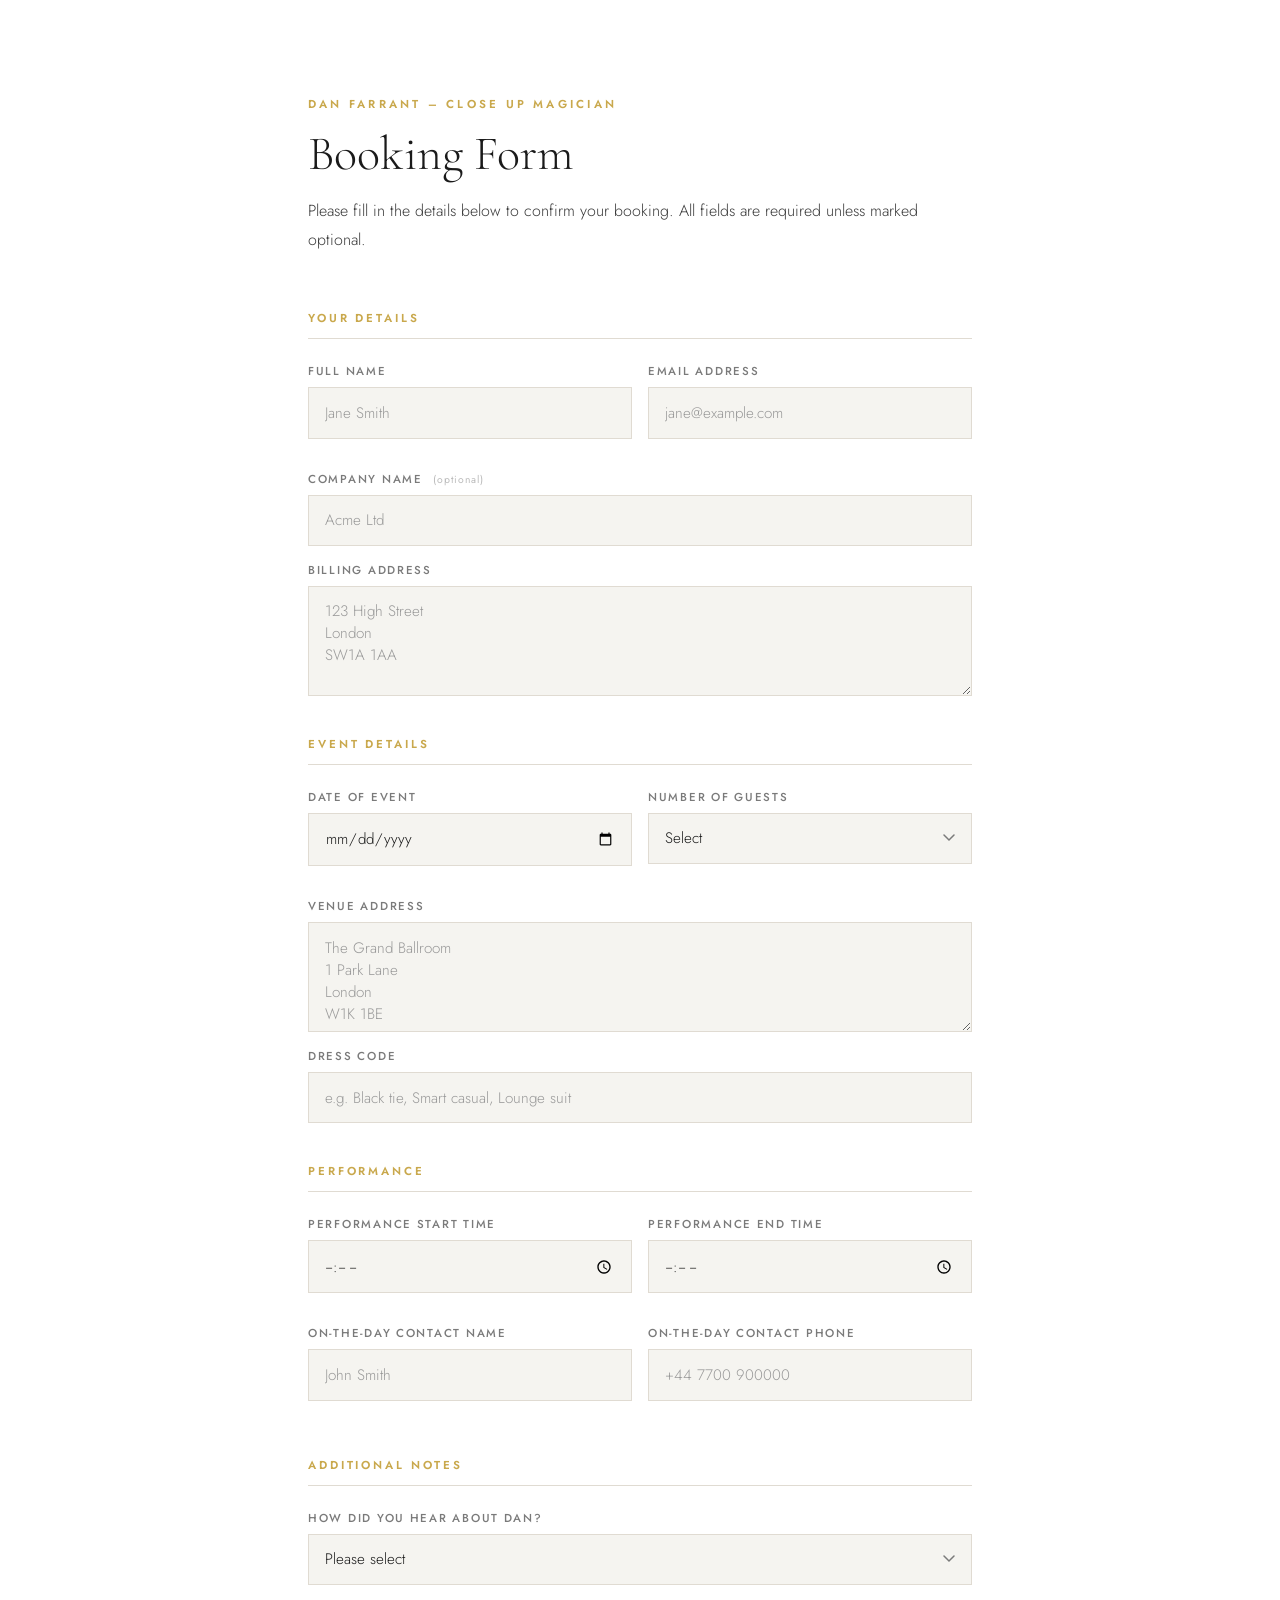
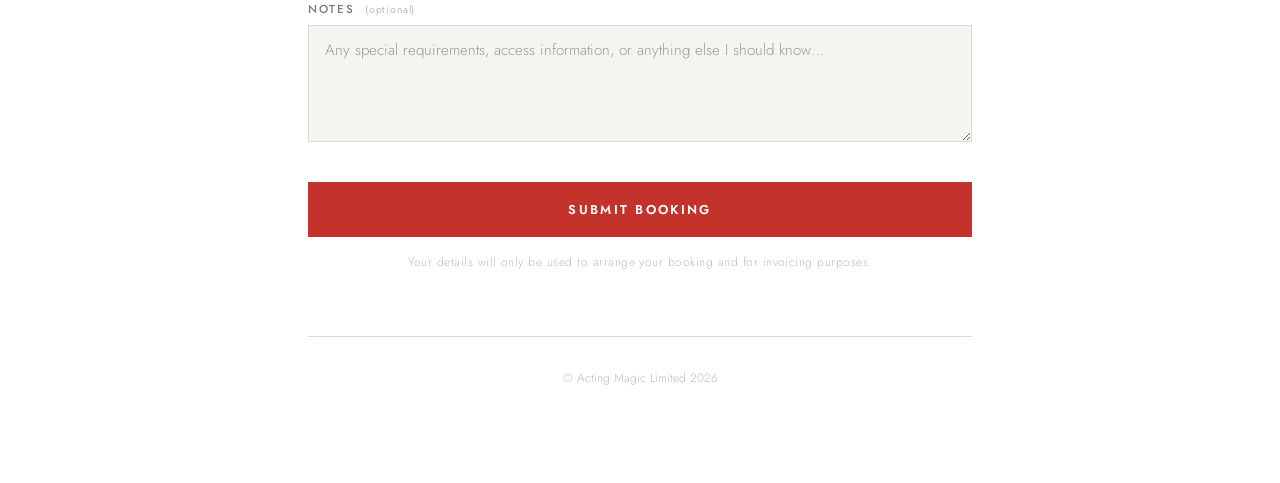
==== booking.html @ c73df9a3 "Add booking form, fix about image and video thumbnails - Add booking.html with full client booking f" ====
<!DOCTYPE html>
<html lang="en">
<head>
  <meta charset="UTF-8">
  <meta name="viewport" content="width=device-width, initial-scale=1.0">
  <title>Booking Form – Dan Farrant Magician</title>
  <meta name="description" content="Complete your booking for Dan Farrant – Close Up Magician.">
  <meta name="robots" content="noindex">

  <link rel="preconnect" href="https://fonts.googleapis.com">
  <link rel="preconnect" href="https://fonts.gstatic.com" crossorigin>
  <link href="https://fonts.googleapis.com/css2?family=Cormorant+Garamond:ital,wght@0,300;0,400;0,600;1,300;1,400&family=Jost:wght@300;400;500;600&display=swap" rel="stylesheet">

  <link rel="icon" href="/favicon.ico" sizes="any">

  <style>
    :root {
      --c-ink:        #1a1a1a;
      --c-text:       #3a3a3a;
      --c-text-light: #7a7a7a;
      --c-gold:       #c9a84c;
      --c-red:        #c3332b;
      --c-mist:       #f5f4f0;
      --c-border:     #e0dbd2;
      --ff-display:   'Cormorant Garamond', Georgia, serif;
      --ff-body:      'Jost', sans-serif;
    }
    *, *::before, *::after { box-sizing: border-box; margin: 0; padding: 0; }
    html { scroll-behavior: smooth; font-size: 16px; }
    body {
      font-family: var(--ff-body);
      font-weight: 300;
      background: #fff;
      color: var(--c-text);
      -webkit-font-smoothing: antialiased;
      min-height: 100vh;
    }
    a { color: inherit; text-decoration: none; }

    /* ── Layout ── */
    .page {
      max-width: 760px;
      margin-inline: auto;
      padding: clamp(3rem, 8vw, 6rem) clamp(1.5rem, 5vw, 3rem);
    }

    /* ── Header ── */
    .page-header { margin-bottom: 3.5rem; }
    .page-header__eyebrow {
      font-family: var(--ff-body);
      font-size: 0.72rem;
      font-weight: 600;
      letter-spacing: 0.28em;
      text-transform: uppercase;
      color: var(--c-gold);
      margin-bottom: 1rem;
    }
    .page-header__title {
      font-family: var(--ff-display);
      font-size: clamp(2rem, 5vw, 3rem);
      font-weight: 300;
      line-height: 1.1;
      color: var(--c-ink);
      margin-bottom: 1rem;
    }
    .page-header__subtitle {
      font-size: 1rem;
      font-weight: 300;
      line-height: 1.8;
      color: var(--c-text);
    }

    /* ── Section heading ── */
    .form-section { margin-bottom: 0.5rem; }
    .form-section + .form-section { margin-top: 2.5rem; }
    .form-section__title {
      font-family: var(--ff-body);
      font-size: 0.72rem;
      font-weight: 600;
      letter-spacing: 0.25em;
      text-transform: uppercase;
      color: var(--c-gold);
      margin-bottom: 1.5rem;
      padding-bottom: 0.75rem;
      border-bottom: 1px solid var(--c-border);
    }

    /* ── Grid rows ── */
    .form-row {
      display: grid;
      gap: 1rem;
      margin-bottom: 1rem;
    }
    .form-row--2 { grid-template-columns: 1fr 1fr; }
    .form-row--3 { grid-template-columns: 1fr 1fr 1fr; }

    /* ── Fields ── */
    .form-field {
      display: flex;
      flex-direction: column;
      gap: 0.5rem;
      margin-bottom: 1rem;
    }
    .form-field label {
      font-family: var(--ff-body);
      font-size: 0.72rem;
      font-weight: 500;
      letter-spacing: 0.15em;
      text-transform: uppercase;
      color: var(--c-text-light);
    }
    .form-field .optional {
      font-size: 0.65rem;
      font-weight: 400;
      letter-spacing: 0.08em;
      text-transform: none;
      color: #bbb;
      margin-left: 0.35rem;
    }
    .form-field input,
    .form-field select,
    .form-field textarea {
      font-family: var(--ff-body);
      font-size: 0.95rem;
      font-weight: 300;
      color: var(--c-ink);
      background: var(--c-mist);
      border: 1px solid var(--c-border);
      padding: 0.85rem 1rem;
      outline: none;
      transition: border-color 0.2s, background 0.2s;
      appearance: none;
      -webkit-appearance: none;
      border-radius: 0;
      width: 100%;
    }
    .form-field select {
      background-image: url("data:image/svg+xml,%3Csvg xmlns='http://www.w3.org/2000/svg' width='12' height='8' viewBox='0 0 12 8'%3E%3Cpath d='M1 1l5 5 5-5' stroke='%237a7a7a' stroke-width='1.5' fill='none' stroke-linecap='round'/%3E%3C/svg%3E");
      background-repeat: no-repeat;
      background-position: right 1rem center;
      background-color: var(--c-mist);
      padding-right: 2.5rem;
    }
    .form-field select option { background: #fff; color: var(--c-ink); }
    .form-field input:focus,
    .form-field select:focus,
    .form-field textarea:focus {
      border-color: var(--c-gold);
      background: #fff;
    }
    .form-field input::placeholder,
    .form-field textarea::placeholder { color: #999; }
    .form-field textarea { resize: vertical; min-height: 110px; }

    /* ── Field error state ── */
    .form-field.has-error input,
    .form-field.has-error select,
    .form-field.has-error textarea {
      border-color: var(--c-red);
    }
    .form-field__error {
      font-size: 0.72rem;
      color: var(--c-red);
      letter-spacing: 0.04em;
      display: none;
    }
    .form-field.has-error .form-field__error { display: block; }

    /* ── Submit ── */
    .form-footer {
      margin-top: 2.5rem;
      display: flex;
      flex-direction: column;
      gap: 1rem;
    }
    .btn-submit {
      display: block;
      width: 100%;
      font-family: var(--ff-body);
      font-size: 0.8rem;
      font-weight: 600;
      letter-spacing: 0.18em;
      text-transform: uppercase;
      padding: 1rem 2rem;
      background: var(--c-red);
      color: #fff;
      border: 2px solid var(--c-red);
      cursor: pointer;
      border-radius: 0;
      transition: background 0.25s, color 0.25s, border-color 0.25s;
    }
    .btn-submit:hover {
      background: #fff;
      color: var(--c-red);
      border-color: var(--c-red);
    }
    .btn-submit:disabled {
      opacity: 0.5;
      cursor: not-allowed;
    }
    .form-note {
      text-align: center;
      font-size: 0.75rem;
      color: #bbb;
      letter-spacing: 0.04em;
      line-height: 1.6;
    }

    /* ── Status messages ── */
    .form-status {
      padding: 1.25rem 1.5rem;
      font-size: 0.9rem;
      line-height: 1.6;
      display: none;
    }
    .form-status--success {
      background: #fdf8ec;
      border: 1px solid #e8d48a;
      color: #8a6d1a;
    }
    .form-status--error {
      background: #fdf2f2;
      border: 1px solid #e8a8a4;
      color: var(--c-red);
    }
    .form-status.is-visible { display: block; }

    /* ── Footer ── */
    .page-footer {
      margin-top: 4rem;
      padding-top: 2rem;
      border-top: 1px solid var(--c-border);
      font-size: 0.75rem;
      color: #bbb;
      text-align: center;
    }

    /* ── Responsive ── */
    @media (max-width: 600px) {
      .form-row--2,
      .form-row--3 { grid-template-columns: 1fr; }
    }
  </style>
</head>
<body>
  <main class="page">

    <header class="page-header">
      <p class="page-header__eyebrow">Dan Farrant – Close Up Magician</p>
      <h1 class="page-header__title">Booking Form</h1>
      <p class="page-header__subtitle">Please fill in the details below to confirm your booking. All fields are required unless marked optional.</p>
    </header>

    <form id="booking-form" novalidate>

      <!-- ── 1. Your Details ── -->
      <div class="form-section">
        <p class="form-section__title">Your Details</p>

        <div class="form-row form-row--2">
          <div class="form-field" id="field-name">
            <label for="name">Full Name</label>
            <input type="text" id="name" name="name" placeholder="Jane Smith" autocomplete="name">
            <span class="form-field__error">Please enter your full name.</span>
          </div>
          <div class="form-field" id="field-email">
            <label for="email">Email Address</label>
            <input type="email" id="email" name="email" placeholder="jane@example.com" autocomplete="email">
            <span class="form-field__error">Please enter a valid email address.</span>
          </div>
        </div>

        <div class="form-field" id="field-company">
          <label for="company">Company Name <span class="optional">(optional)</span></label>
          <input type="text" id="company" name="company" placeholder="Acme Ltd" autocomplete="organization">
        </div>

        <div class="form-field" id="field-billing-address">
          <label for="billing-address">Billing Address</label>
          <textarea id="billing-address" name="billing_address" rows="3" placeholder="123 High Street&#10;London&#10;SW1A 1AA" autocomplete="street-address"></textarea>
          <span class="form-field__error">Please enter your billing address.</span>
        </div>
      </div>

      <!-- ── 2. Event Details ── -->
      <div class="form-section">
        <p class="form-section__title">Event Details</p>

        <div class="form-row form-row--2">
          <div class="form-field" id="field-event-date">
            <label for="event-date">Date of Event</label>
            <input type="date" id="event-date" name="event_date">
            <span class="form-field__error">Please select the event date.</span>
          </div>
          <div class="form-field" id="field-guests">
            <label for="guests">Number of Guests</label>
            <select id="guests" name="guests">
              <option value="" disabled selected>Select</option>
              <option value="1–30">1 – 30</option>
              <option value="31–60">31 – 60</option>
              <option value="61–100">61 – 100</option>
              <option value="101–150">101 – 150</option>
              <option value="151–200">151 – 200</option>
              <option value="200+">200+</option>
            </select>
            <span class="form-field__error">Please select the number of guests.</span>
          </div>
        </div>

        <div class="form-field" id="field-venue-address">
          <label for="venue-address">Venue Address</label>
          <textarea id="venue-address" name="venue_address" rows="3" placeholder="The Grand Ballroom&#10;1 Park Lane&#10;London&#10;W1K 1BE"></textarea>
          <span class="form-field__error">Please enter the venue address.</span>
        </div>

        <div class="form-field" id="field-dress-code">
          <label for="dress-code">Dress Code</label>
          <input type="text" id="dress-code" name="dress_code" placeholder="e.g. Black tie, Smart casual, Lounge suit">
          <span class="form-field__error">Please enter the dress code.</span>
        </div>
      </div>

      <!-- ── 3. Performance ── -->
      <div class="form-section">
        <p class="form-section__title">Performance</p>

        <div class="form-row form-row--2">
          <div class="form-field" id="field-perf-start">
            <label for="perf-start">Performance Start Time</label>
            <input type="time" id="perf-start" name="perf_start">
            <span class="form-field__error">Please enter a start time.</span>
          </div>
          <div class="form-field" id="field-perf-end">
            <label for="perf-end">Performance End Time</label>
            <input type="time" id="perf-end" name="perf_end">
            <span class="form-field__error">Please enter an end time.</span>
          </div>
        </div>

        <div class="form-row form-row--2">
          <div class="form-field" id="field-contact-name">
            <label for="contact-name">On-the-Day Contact Name</label>
            <input type="text" id="contact-name" name="contact_name" placeholder="John Smith">
            <span class="form-field__error">Please enter a contact name.</span>
          </div>
          <div class="form-field" id="field-contact-phone">
            <label for="contact-phone">On-the-Day Contact Phone</label>
            <input type="tel" id="contact-phone" name="contact_phone" placeholder="+44 7700 900000" autocomplete="tel">
            <span class="form-field__error">Please enter a contact phone number.</span>
          </div>
        </div>
      </div>

      <!-- ── 4. Additional Notes ── -->
      <div class="form-section">
        <p class="form-section__title">Additional Notes</p>

        <div class="form-field" id="field-referral">
          <label for="referral">How did you hear about Dan?</label>
          <select id="referral" name="referral">
            <option value="" disabled selected>Please select</option>
            <option value="Google Search">Google Search</option>
            <option value="Recommended by a friend or colleague">Recommended by a friend or colleague</option>
            <option value="Saw Dan perform at an event">Saw Dan perform at an event</option>
            <option value="Bark / Checkatrade / directory">Bark / Checkatrade / directory</option>
            <option value="Social media">Social media</option>
            <option value="Returning client">Returning client</option>
            <option value="Other">Other</option>
          </select>
          <span class="form-field__error">Please select how you heard about Dan.</span>
        </div>

        <div class="form-field">
          <label for="notes">Notes <span class="optional">(optional)</span></label>
          <textarea id="notes" name="notes" rows="4" placeholder="Any special requirements, access information, or anything else I should know…"></textarea>
        </div>
      </div>

      <!-- ── Status & Submit ── -->
      <div class="form-footer">
        <div class="form-status form-status--success" id="status-success" role="alert">
          Thank you — your booking details have been received. I'll be in touch shortly to confirm everything.
        </div>
        <div class="form-status form-status--error" id="status-error" role="alert">
          Something went wrong sending your form. Please try again or email me directly at <strong>dan@hireamagician.com</strong>.
        </div>
        <button type="submit" class="btn-submit" id="submit-btn">Submit Booking</button>
        <p class="form-note">Your details will only be used to arrange your booking and for invoicing purposes.</p>
      </div>

    </form>

    <footer class="page-footer">
      <p>&copy; Acting Magic Limited <span id="year"></span></p>
    </footer>

  </main>

  <script>
    document.getElementById('year').textContent = new Date().getFullYear();

    const form = document.getElementById('booking-form');
    const submitBtn = document.getElementById('submit-btn');
    const statusSuccess = document.getElementById('status-success');
    const statusError = document.getElementById('status-error');

    const requiredFields = [
      { id: 'field-name',          input: 'name' },
      { id: 'field-email',         input: 'email' },
      { id: 'field-billing-address', input: 'billing-address' },
      { id: 'field-event-date',    input: 'event-date' },
      { id: 'field-guests',        input: 'guests' },
      { id: 'field-venue-address', input: 'venue-address' },
      { id: 'field-dress-code',    input: 'dress-code' },
      { id: 'field-perf-start',    input: 'perf-start' },
      { id: 'field-perf-end',      input: 'perf-end' },
      { id: 'field-contact-name',  input: 'contact-name' },
      { id: 'field-contact-phone', input: 'contact-phone' },
      { id: 'field-referral',      input: 'referral' },
    ];

    function validate() {
      let valid = true;
      requiredFields.forEach(({ id, input }) => {
        const wrapper = document.getElementById(id);
        const el = document.getElementById(input);
        const isEmpty = !el.value.trim();
        const isInvalidEmail = input === 'email' && el.value.trim() && !/^[^\s@]+@[^\s@]+\.[^\s@]+$/.test(el.value.trim());
        if (isEmpty || isInvalidEmail) {
          wrapper.classList.add('has-error');
          valid = false;
        } else {
          wrapper.classList.remove('has-error');
        }
      });
      return valid;
    }

    // Clear error on input
    requiredFields.forEach(({ id, input }) => {
      const el = document.getElementById(input);
      el.addEventListener('input', () => {
        if (el.value.trim()) document.getElementById(id).classList.remove('has-error');
      });
    });

    form.addEventListener('submit', async (e) => {
      e.preventDefault();
      statusSuccess.classList.remove('is-visible');
      statusError.classList.remove('is-visible');

      if (!validate()) return;

      submitBtn.disabled = true;
      submitBtn.textContent = 'Sending…';

      const data = {
        name:            document.getElementById('name').value.trim(),
        email:           document.getElementById('email').value.trim(),
        company:         document.getElementById('company').value.trim(),
        billing_address: document.getElementById('billing-address').value.trim(),
        event_date:      document.getElementById('event-date').value,
        guests:          document.getElementById('guests').value,
        venue_address:   document.getElementById('venue-address').value.trim(),
        dress_code:      document.getElementById('dress-code').value.trim(),
        perf_start:      document.getElementById('perf-start').value,
        perf_end:        document.getElementById('perf-end').value,
        contact_name:    document.getElementById('contact-name').value.trim(),
        contact_phone:   document.getElementById('contact-phone').value.trim(),
        referral:        document.getElementById('referral').value,
        notes:           document.getElementById('notes').value.trim(),
      };

      try {
        const res = await fetch('/api/booking', {
          method: 'POST',
          headers: { 'Content-Type': 'application/json' },
          body: JSON.stringify(data),
        });

        if (res.ok) {
          form.reset();
          statusSuccess.classList.add('is-visible');
          submitBtn.disabled = true;
          submitBtn.textContent = 'Booking Submitted';
        } else {
          throw new Error('Server error');
        }
      } catch {
        statusError.classList.add('is-visible');
        submitBtn.disabled = false;
        submitBtn.textContent = 'Submit Booking';
      }
    });
  </script>
</body>
</html>
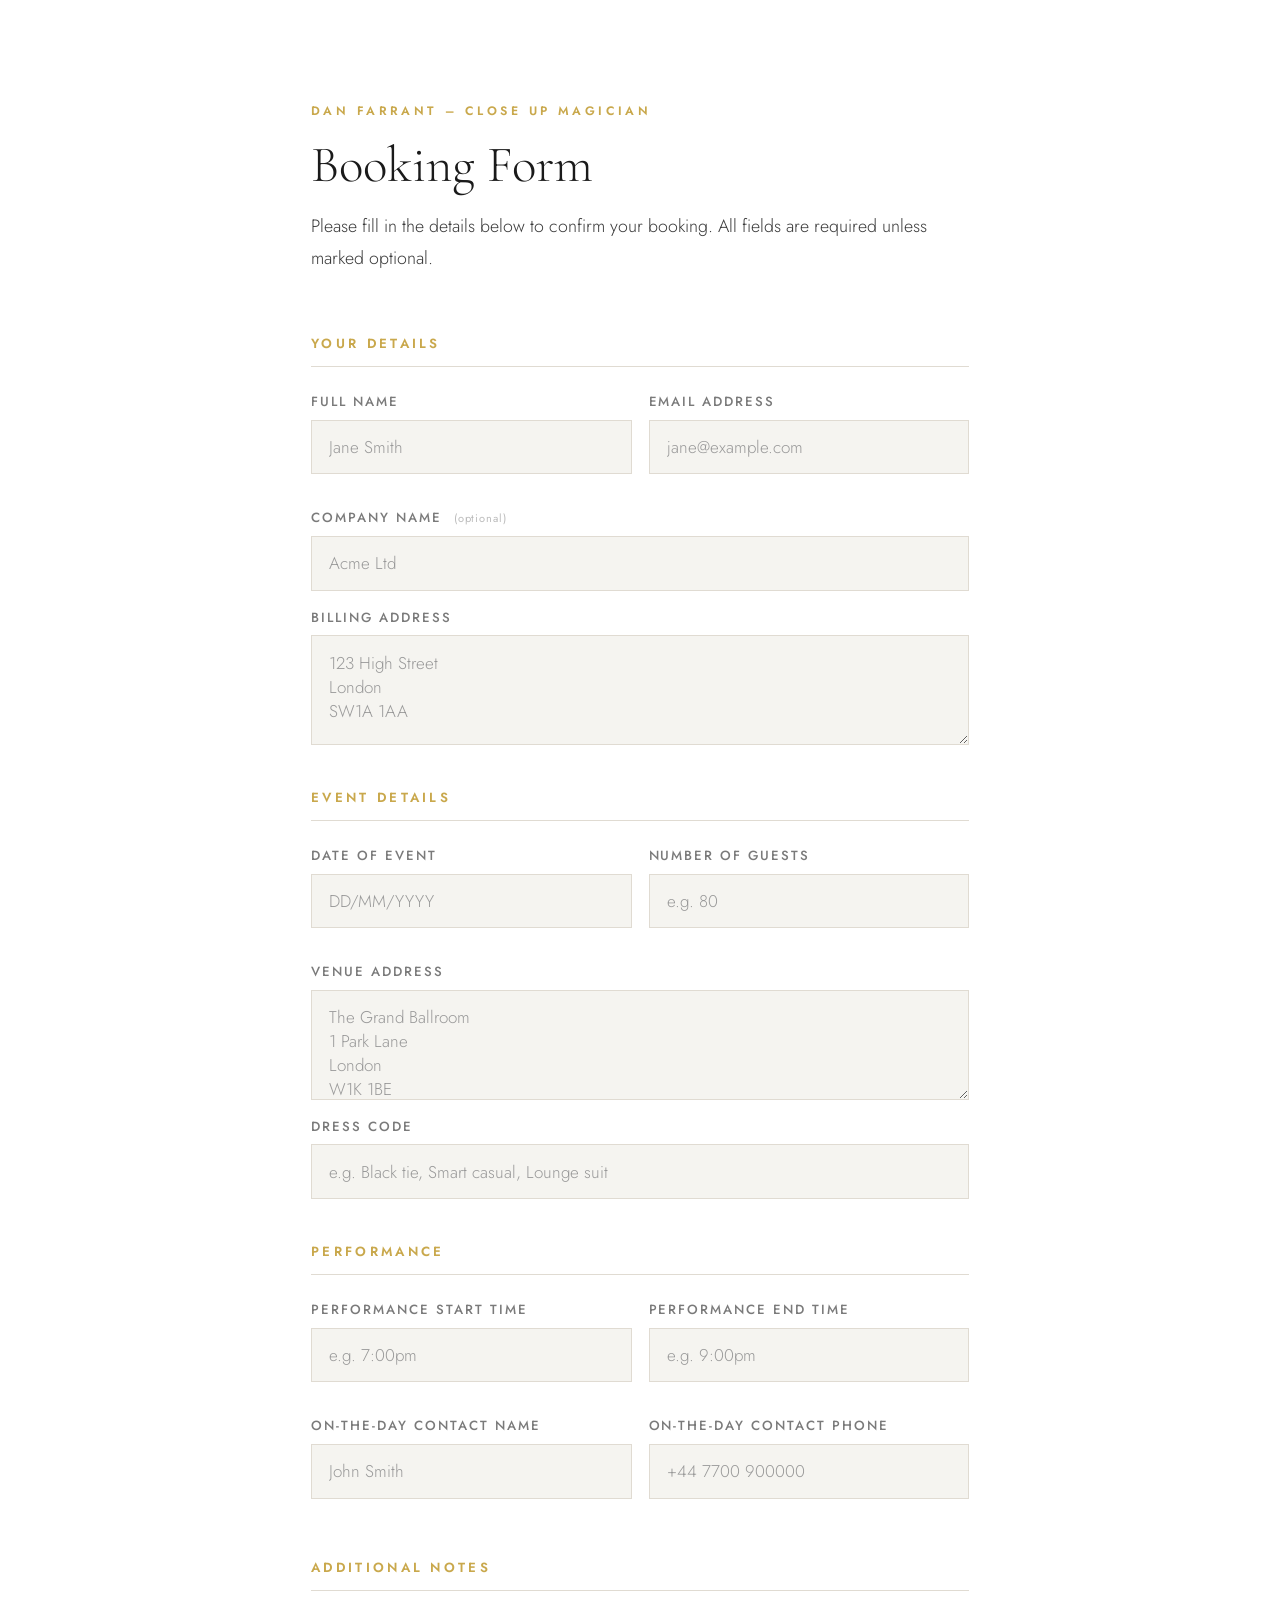
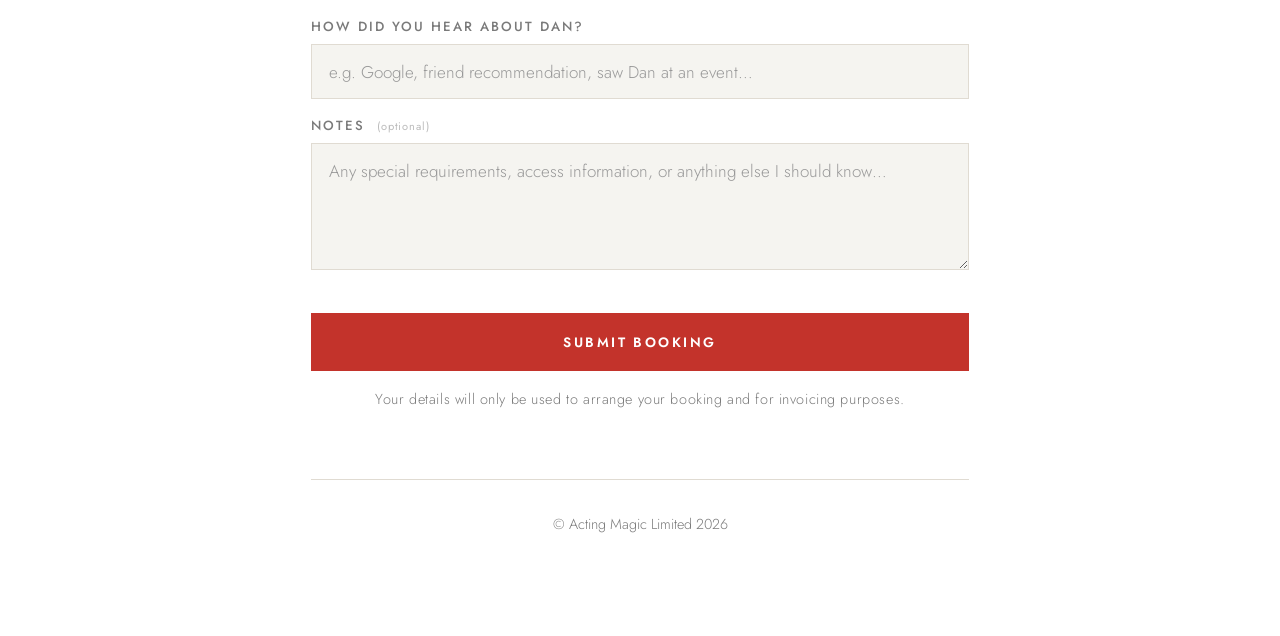
==== commit 229147c6: "Polish booking form: typography, fields and usability improvements - Increase base font size to 17px" ====
--- a/booking.html
+++ b/booking.html
@@ -26,7 +26,7 @@
       --ff-body:      'Jost', sans-serif;
     }
     *, *::before, *::after { box-sizing: border-box; margin: 0; padding: 0; }
-    html { scroll-behavior: smooth; font-size: 16px; }
+    html { scroll-behavior: smooth; font-size: 17px; }
     body {
       font-family: var(--ff-body);
       font-weight: 300;
@@ -64,7 +64,7 @@
       margin-bottom: 1rem;
     }
     .page-header__subtitle {
-      font-size: 1rem;
+      font-size: 1.05rem;
       font-weight: 300;
       line-height: 1.8;
       color: var(--c-text);
@@ -75,7 +75,7 @@
     .form-section + .form-section { margin-top: 2.5rem; }
     .form-section__title {
       font-family: var(--ff-body);
-      font-size: 0.72rem;
+      font-size: 0.78rem;
       font-weight: 600;
       letter-spacing: 0.25em;
       text-transform: uppercase;
@@ -103,7 +103,7 @@
     }
     .form-field label {
       font-family: var(--ff-body);
-      font-size: 0.72rem;
+      font-size: 0.78rem;
       font-weight: 500;
       letter-spacing: 0.15em;
       text-transform: uppercase;
@@ -121,7 +121,7 @@
     .form-field select,
     .form-field textarea {
       font-family: var(--ff-body);
-      font-size: 0.95rem;
+      font-size: 1rem;
       font-weight: 300;
       color: var(--c-ink);
       background: var(--c-mist);
@@ -150,6 +150,9 @@
     }
     .form-field input::placeholder,
     .form-field textarea::placeholder { color: #999; }
+    .form-field input[type="number"]::-webkit-inner-spin-button,
+    .form-field input[type="number"]::-webkit-outer-spin-button { -webkit-appearance: none; margin: 0; }
+    .form-field input[type="number"] { -moz-appearance: textfield; }
     .form-field textarea { resize: vertical; min-height: 110px; }
 
     /* ── Field error state ── */
@@ -200,8 +203,8 @@
     }
     .form-note {
       text-align: center;
-      font-size: 0.75rem;
-      color: #bbb;
+      font-size: 0.85rem;
+      color: var(--c-text-light);
       letter-spacing: 0.04em;
       line-height: 1.6;
     }
@@ -230,8 +233,8 @@
       margin-top: 4rem;
       padding-top: 2rem;
       border-top: 1px solid var(--c-border);
-      font-size: 0.75rem;
-      color: #bbb;
+      font-size: 0.85rem;
+      color: var(--c-text-light);
       text-align: center;
     }
 
@@ -289,21 +292,13 @@
         <div class="form-row form-row--2">
           <div class="form-field" id="field-event-date">
             <label for="event-date">Date of Event</label>
-            <input type="date" id="event-date" name="event_date">
-            <span class="form-field__error">Please select the event date.</span>
+            <input type="text" id="event-date" name="event_date" placeholder="DD/MM/YYYY">
+            <span class="form-field__error">Please enter the event date.</span>
           </div>
           <div class="form-field" id="field-guests">
             <label for="guests">Number of Guests</label>
-            <select id="guests" name="guests">
-              <option value="" disabled selected>Select</option>
-              <option value="1–30">1 – 30</option>
-              <option value="31–60">31 – 60</option>
-              <option value="61–100">61 – 100</option>
-              <option value="101–150">101 – 150</option>
-              <option value="151–200">151 – 200</option>
-              <option value="200+">200+</option>
-            </select>
-            <span class="form-field__error">Please select the number of guests.</span>
+            <input type="number" id="guests" name="guests" placeholder="e.g. 80" min="1">
+            <span class="form-field__error">Please enter the number of guests.</span>
           </div>
         </div>
 
@@ -327,12 +322,12 @@
         <div class="form-row form-row--2">
           <div class="form-field" id="field-perf-start">
             <label for="perf-start">Performance Start Time</label>
-            <input type="time" id="perf-start" name="perf_start">
+            <input type="text" id="perf-start" name="perf_start" placeholder="e.g. 7:00pm">
             <span class="form-field__error">Please enter a start time.</span>
           </div>
           <div class="form-field" id="field-perf-end">
             <label for="perf-end">Performance End Time</label>
-            <input type="time" id="perf-end" name="perf_end">
+            <input type="text" id="perf-end" name="perf_end" placeholder="e.g. 9:00pm">
             <span class="form-field__error">Please enter an end time.</span>
           </div>
         </div>
@@ -357,17 +352,8 @@
 
         <div class="form-field" id="field-referral">
           <label for="referral">How did you hear about Dan?</label>
-          <select id="referral" name="referral">
-            <option value="" disabled selected>Please select</option>
-            <option value="Google Search">Google Search</option>
-            <option value="Recommended by a friend or colleague">Recommended by a friend or colleague</option>
-            <option value="Saw Dan perform at an event">Saw Dan perform at an event</option>
-            <option value="Bark / Checkatrade / directory">Bark / Checkatrade / directory</option>
-            <option value="Social media">Social media</option>
-            <option value="Returning client">Returning client</option>
-            <option value="Other">Other</option>
-          </select>
-          <span class="form-field__error">Please select how you heard about Dan.</span>
+          <input type="text" id="referral" name="referral" placeholder="e.g. Google, friend recommendation, saw Dan at an event…">
+          <span class="form-field__error">Please let us know how you heard about Dan.</span>
         </div>
 
         <div class="form-field">
